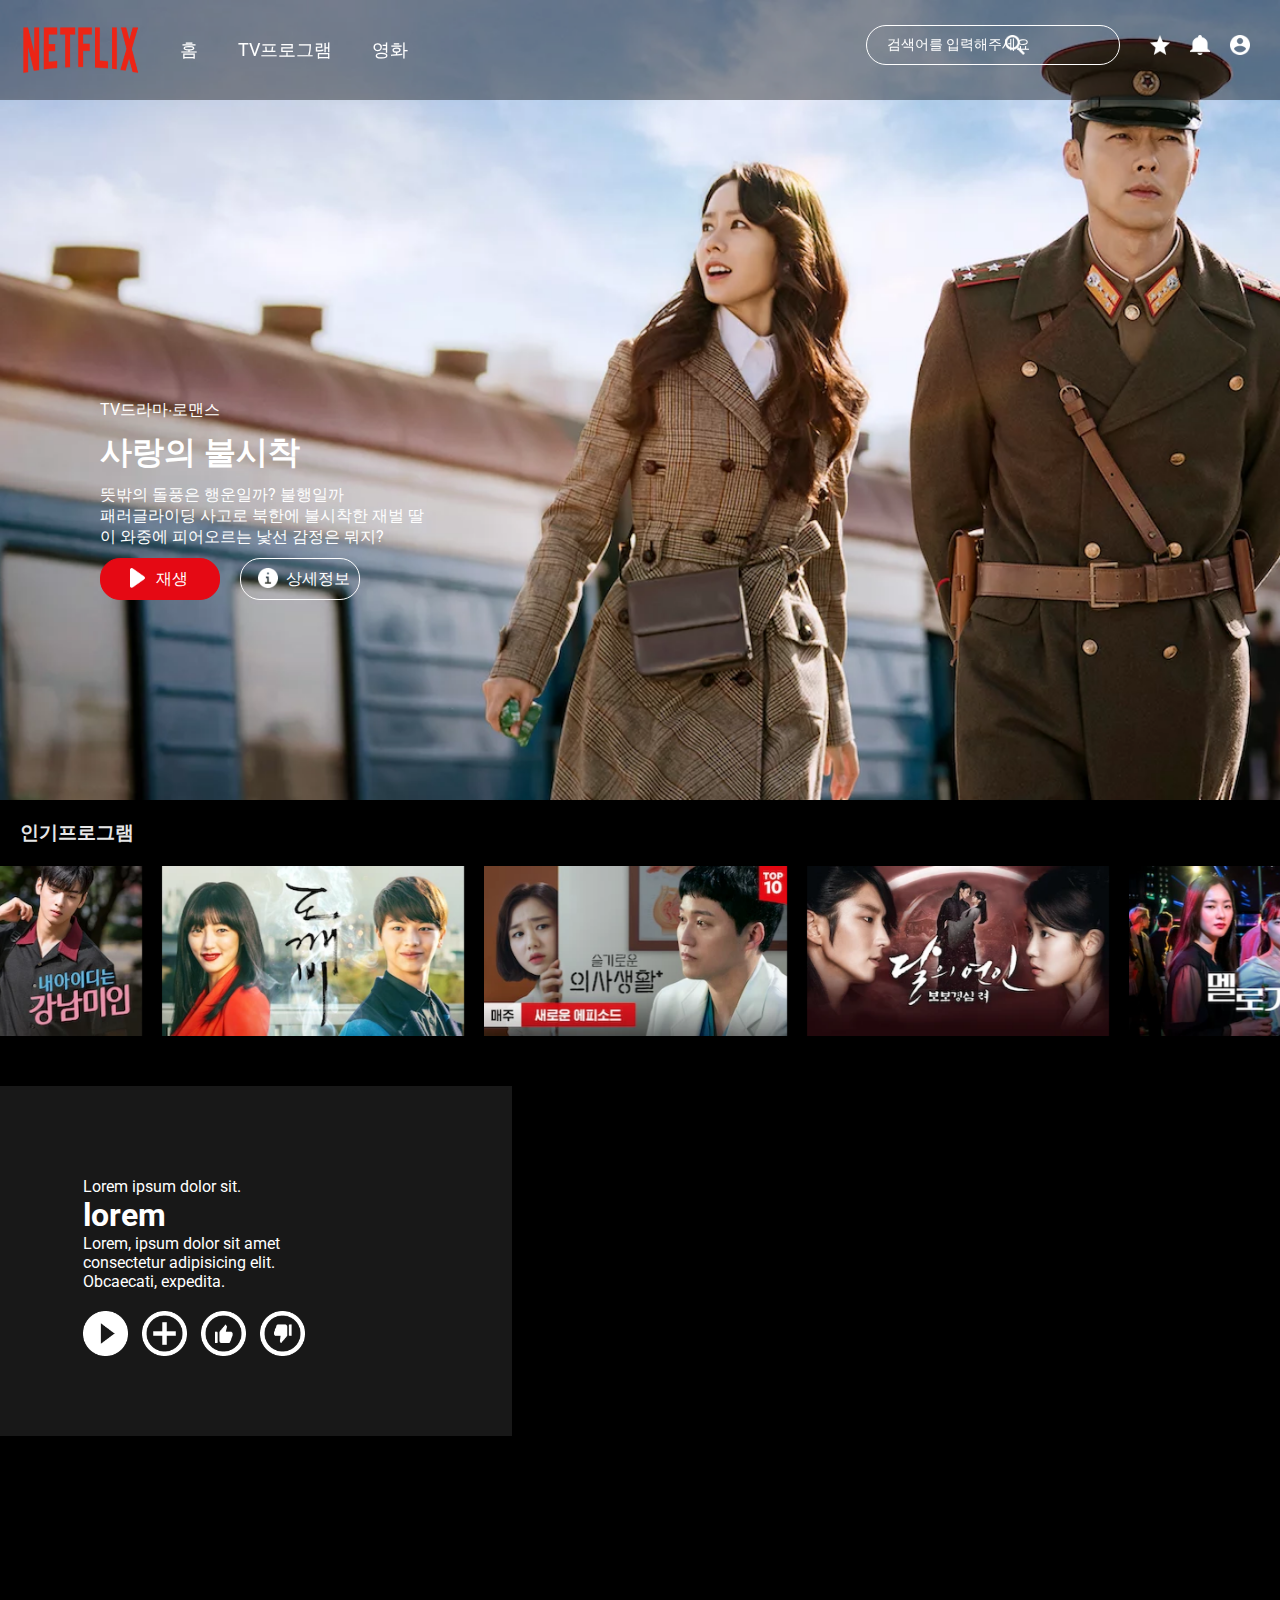
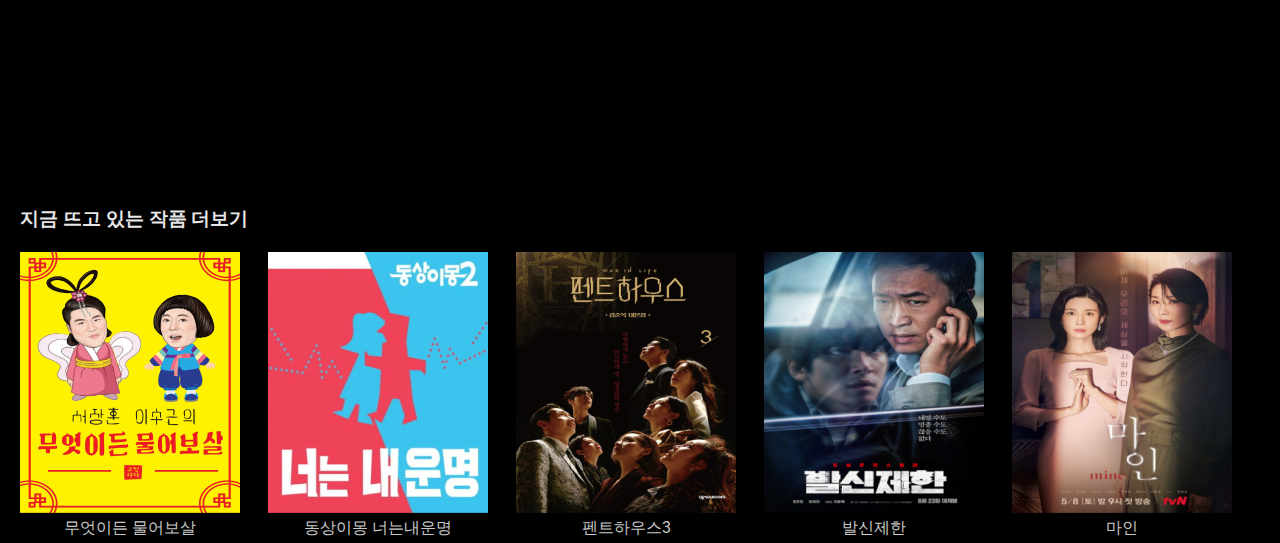
==== index.html @ c4b21cf8 "netflix" ====
<!DOCTYPE html>
 <html lang="ko">
 <head>
     <meta charset="UTF-8">
     <meta http-equiv="X-UA-Compatible" content="IE=edge">
     <meta name="viewport" content="width=device-width, initial-scale=1.0">
     <title>netflix</title>
     <!--폰트-->
     <link rel="preconnect" href="https://fonts.googleapis.com">
     <link rel="preconnect" href="https://fonts.gstatic.com" crossorigin>
     <link href="https://fonts.googleapis.com/css2?family=Roboto:wght@100&display=swap" rel="stylesheet">
     
     <!--css-->
     <link rel="stylesheet" href="css/reset.css">
     <link rel="stylesheet" href="css/style.css">
     <link rel="stylesheet" href="css/owl.carousel.min.css">
     <link rel="stylesheet" href="css/owl.theme.default.min.css">
     <link rel="stylesheet" href="css/animate.css">

     <!-- js-->
     <script src="js/jquery-3.1.1.min.js"></script>
     <script src="js/jquery.bxslider.js"></script>
     <script src="js/owl.carousel.js"></script>
     <script src="js/owl.carousel.min.js"></script>
     <script src="js/wow.js"></script>
     <script src="js/script.js"></script>
 </head>
 <body style="background-color: black;">
     <script>
         new WOW().init();
     </script>
    
     <header id="header">
         <div class="navWrap"> <!-- 100% -->
             <div class="nav"> 
                 <div class="logo">
                     <a href="#"><img src="images/logo.png" alt="logo"></a>
                 </div>

                 <div class="menu">
                     <ul class="clearfix">
                         <li><a href="#">홈</a></li>
                         <li><a href="#">TV프로그램</a></li>
                         <li><a href="#">영화</a></li>
                     </ul>
                 </div>

                 <div class="menuIcon">
                    <ul class="clearfix">
                        <li><a href="#">
                            <img src="images/good.png" alt="">
                        </a></li>
                        <li><a href="#">
                            <img src="images/notice.png" alt="">
                        </a></li>
                        <li><a href="#">
                            <img src="images/login.png" alt="">
                        </a></li>
                    </ul>
                 </div>

                 <div class="search">
                    <input type="text" id="usearch" title="keyword" placeholder="검색어를 입력해주세요">
                    <a href="#"><img src="images/search.png" alt=""></a>
                 </div>
             </div> <!-- nav -->
         </div> <!-- navWrap-->

         <div class="sliderWrap mb20">
             <ul class="slider clearfix">
                 <li class="slider1st">
                     <div class="sliderTxt">
                        <p>TV드라마∙로맨스</p>
                        <h1>사랑의 불시착</h1>
                        <p>
                        뜻밖의 돌풍은 행운일까? 불행일까<br>
                        패러글라이딩 사고로 북한에 불시착한 재벌 딸<br>
                        이 와중에 피어오르는 낯선 감정은 뭐지?
                        </p>
                        <div class="sliderBtn">
                            <div class="btn1st">
                                <a href="#">
                                    <img src="images/play.png" alt="">
                                </a>
                                <span>재생</span>
                            </div>
                            <div class="btn2st">
                                <a href="#">
                                    <img src="images/data.png" alt="">
                                </a>
                                <span>상세정보</span>
                            </div>   
                        </div> <!--sliderBtn-->
                    </div>
                 </li>

                 <li class="slider2st">
                    <div class="sliderTxt">
                        <p>TV드라마∙판타지</p>
                        <h1>아스달연대기</h1>
                        <p>
                            권력을 향한 욕망,<br>
                            새로운 사회에 대한 열망<br>
                            그곳에서 모든 것이 시작됐다
                        </p>
                        <div class="sliderBtn">
                            <div class="btn1st">
                                <a href="#">
                                    <img src="images/play.png" alt="">
                                </a>
                                <span>재생</span>
                            </div>
                            <div class="btn2st">
                                <a href="#">
                                    <img src="images/data.png" alt="">
                                </a>
                                <span>상세정보</span>
                            </div>   
                        </div> <!--sliderBtn-->
                    </div>
                 </li>

             </ul>
         </div> <!-- sliderWrap-->
     </header>
     
     <section id="boxartWrap" class="mb20">
        <div class="boxart";">
            <h3 id="center-with-loop" class="mb20">인기프로그램</h3>
            <div class="loop owl-carousel owl-theme">
                <div class="item">
                    <a href="#">
                        <img src="images/1.jpg" alt="">
                    </a>
                </div>
                <div class="item">
                    <a href="#">
                        <img src="images/2.jpg" alt="">
                    </a>
                </div>
                <div class="item">
                    <a href="#">
                        <img src="images/3.jpg" alt="">
                    </a>
                </div>
                <div class="item">
                    <a href="#">
                        <img src="images/4.jpg" alt="">
                    </a>
                </div>
                <div class="item">
                    <a href="#">
                        <img src="images/5.jpg" alt="">
                    </a>
                </div>
                <div class="item">
                    <a href="#">
                        <img src="images/6.jpg" alt="">
                    </a>
                </div>
                <div class="item">
                    <a href="#">
                        <img src="images/7.jpg" alt="">
                    </a>
                </div>
                <div class="item">
                    <a href="#">
                        <img src="images/8.jpg" alt="">
                    </a>
                </div>
                <div class="item">
                    <a href="#">
                        <img src="images/9.jpg" alt="">
                    </a>
                </div>
                <div class="item">
                    <a href="#">
                        <img src="images/10.jpg" alt="">
                    </a>
                </div>
                <div class="item">
                    <a href="#">
                        <img src="images/11.jpg" alt="">
                    </a>
                </div>
                <div class="item">
                    <a href="#">
                        <img src="images/12.jpg" alt="">
                    </a>
                </div>
            </div>

        </div>
     </section>

     <section id="movieWrap" class="mb20">
         <div class="movie">
            <ul class="movieList clearfix">
                <li>
                    <div class="movieTxt">
                    <p>Lorem ipsum dolor sit.</p>
                    <h1>lorem</h1>
                    <p class="mb20">
                        Lorem, ipsum dolor sit amet <br> consectetur adipisicing elit. <br> Obcaecati, expedita.
                    </p>

                    <div class="movieIcon">
                        <a href=""><img src="images/micon01.png" alt=""></a>
                        <a href=""><img src="images/micon02.png" alt=""></a>
                        <a href=""><img src="images/micon04.png" alt=""></a>
                        <a href=""><img src="images/micon05.png" alt=""></a>
                    </div>
                    </div>
                </li>
                <li class="wow fadeInRight" data-wow-delay=".2s" style="visibility: visible; animation-delay: .2s; animation-name: fadeInRight"></li>
                <li class="wow fadeInUp" data-wow-delay=".4s" style="visibility: visible; animation-delay: .4s; animation-name: fadeInUp;"></li>
                <li class="wow fadeInUp" data-wow-delay=".5s" style="visibility: visible; animation-delay: .4s; animation-name: fadeInUp;"></li>
                <li class="wow fadeInUp" data-wow-delay=".6s" style="visibility: visible; animation-delay: .4s; animation-name: fadeInUp;"></li>
            </ul>
        </div>
     </section>

    <div class="galWrap">
        <div class="gal">
            <div class="galTitle">
                <h3 class="mb20">지금 뜨고 있는 작품</h3>
             </div>
            <div class="galMore">
                <h3>더보기</h3>
            </div>
        </div>
        <div class="nowCont">
            <div class="gal_item">
            <img src="images/nowhot01.png" alt="">
            <div class="galTxt">
                무엇이든 물어보살
            </div>
            </div>
            <div class="gal_item">
            <img src="images/nowhot02.png" alt="">
            <div class="galTxt">
                동상이몽 너는내운명
            </div>
            </div>
            <div class="gal_item">
            <img src="images/nowhot03.png" alt="">
            <div class="galTxt">
                펜트하우스3
            </div>
            </div>
            <div class="gal_item">
            <img src="images/nowhot04.png" alt="">
            <div class="galTxt">
                발신제한
            </div>
            </div>
            <div class="gal_item">
            <img src="images/nowhot05.png" alt="">
            <div class="galTxt">
                마인
            </div>
            </div>
        </div>
    </div>




 </body>
 </html>
---- css/style.css ----
@charset "utf-8";
* {font-family: 'Roboto', sans-serif;}

#header{position: relative;}
.navWrap {width: 100%;
          background: rgb(3,3,3,.4);
          position: fixed; z-index: 100;}
.nav {width: 1240px;
      margin: 0 auto;}

/* logo */
.logo {float: left; 
       margin-right: 20px;
       margin-top: 20px;}
.logo img {width: 120px; 
           height: 60px;}

/* menu */
.menu {float: left;}
.menu li {float:left;}
.menu li a {color:#fff;
            padding:0 20px;
            line-height: 100px;
            text-align: center;
            font-size: 18px;}

/* menuIcon */
.menuIcon {float:right;}
.menuIcon li {float: left;
              padding:0 10px;
              line-height: 100px;}
.menuIcon img {width: 20px;
               height: 20px;}

/* search */
.search {float: right;
         width: 254px; height: 40px;
         background: rgba(f,f,f,.2);
         border:1px solid #fff;
         border-radius: 30px;
         margin-top: 25px;
         margin-right: 20px;}
.search input {border:0; width: 100%;
              height: 36px;
              background: transparent;
              font-size: 14px;
              line-height: 100px;
              padding: 0 50px 0 20px;
              color:#fff}
.search input::placeholder {color:#fff}
.search img {width: 20px; 
             height: 20px;
             position: absolute;
             top: 35px; right: 255px;}

/* sliderWrap */
.sliderWrap .bx-wrapper {-moz-box-shadow: none;
                        -webkit-box-shadow: none;
                        box-shadow: none;
                        border: none;
                        margin-bottom: 0;}
.bx-controls-direction {display: none;}
.sliderWrap {width: 100%;}
.sliderWrap li.slider1st,
.sliderWrap li.slider2st {background-repeat: no-repeat;
                          background-position: center;
                          background-size:cover;
                          height: 800px;}

.sliderWrap li.slider1st{background-image: url(../images/main01.jpg);}
.sliderWrap .sliderTxt {position: absolute;
                        top:50%; left: 100px;
                        color:#fff;}
.sliderWrap .sliderTxt h1,
.sliderWrap .sliderTxt p {margin-bottom: 10px}                     

.sliderBtn {position: relative;}
.sliderWrap .btn1st, 
.sliderWrap .btn2st {
                    width: 120px; 
                    line-height: 40px;
                    border-radius: 20px;
                    float: left;}
.sliderWrap .btn1st {margin-right: 20px; 
                     background: #e50914; 
                     border:1px solid #e50914;}
.sliderWrap .btn2st {border:1px solid #fff;}
.sliderWrap .btn1st img {width: 15px;
                        position: absolute;
                        top: 10px; left: 30px;}
.sliderWrap .btn2st img {width: 20px;
                        position: absolute;
                        top:10px;
                        left: 158px}

.sliderWrap .btn1st span {padding-left: 55px;}
.sliderWrap .btn2st span {padding-left: 45px;}
.sliderWrap li.slider2st{background-image: url(../images/main02.jpg);}

/*boxartWrap*/
#boxartWrap {width: 100%;}
/* .boxart {width: 1240px;
         margin: 0 auto;} */
.boxart h3 {width: 1240px; 
            margin: 20px auto;
            color:#e6e6e6;}
.item {height: 200px;
      line-height: 200;
      border-right: 20px;
      margin-right: 10px;
      color: #fff;
      font-size: 30px}
.owl-carousel .owl-stage-outer {position: relative;
                               overflow: hidden;
                               -webkit-transform: translate3d(0, 0, 0);}
.owl-dots {display: none;}


/* movieWrap */
.movie .movieList {display: flex;
                  flex-wrap: wrap;
                  position: relative;}
.movie ul>li {height: 350px; 
             display: flex;
             justify-content: center;
             align-items: center;}
.movie ul>li:nth-child(1) {background: rgb(24, 24, 24);
                           width: 40%}
.movie ul>li:nth-child(2) {background-image: url(../images/movie01.png); 
                           width: 60%;}
.movie ul>li:nth-child(3) {background-image: url(../images/movie02.png);}
.movie ul>li:nth-child(4) {background-image: url(../images/movie03.png);}
.movie ul>li:nth-child(5) {background-image: url(../images/movie04.png);}

.movie ul>li:nth-child(3),
.movie ul>li:nth-child(4),
.movie ul>li:nth-child(5) {width: calc(100%/3)}

.movieList .movieTxt {color:#fff; 
                      position: absolute;
                      top:13%; left: 6.5%;}
.movieList .movieTxt .movieIcon img {width: 45px;
                                    margin-right: 10px;}


/* galWrap */
.galWrap {width: 1240px;
          margin: 0 auto;}
.gal_item {width: calc((1240px - (20px * 4)) / 5);
           margin-right: 20px;}
.nowCont {display: flex;}
.galTitle, 
.galMore {display: inline-block; 
          color:#e6e6e6}

.galTxt {width: 220px;
         text-align: center;
         color: #c8c8c8;
         line-height: 30px;
         margin-top: -4px;}


.mb10 {margin-bottom: 10px;}
.mb20 {margin-bottom: 20px;}
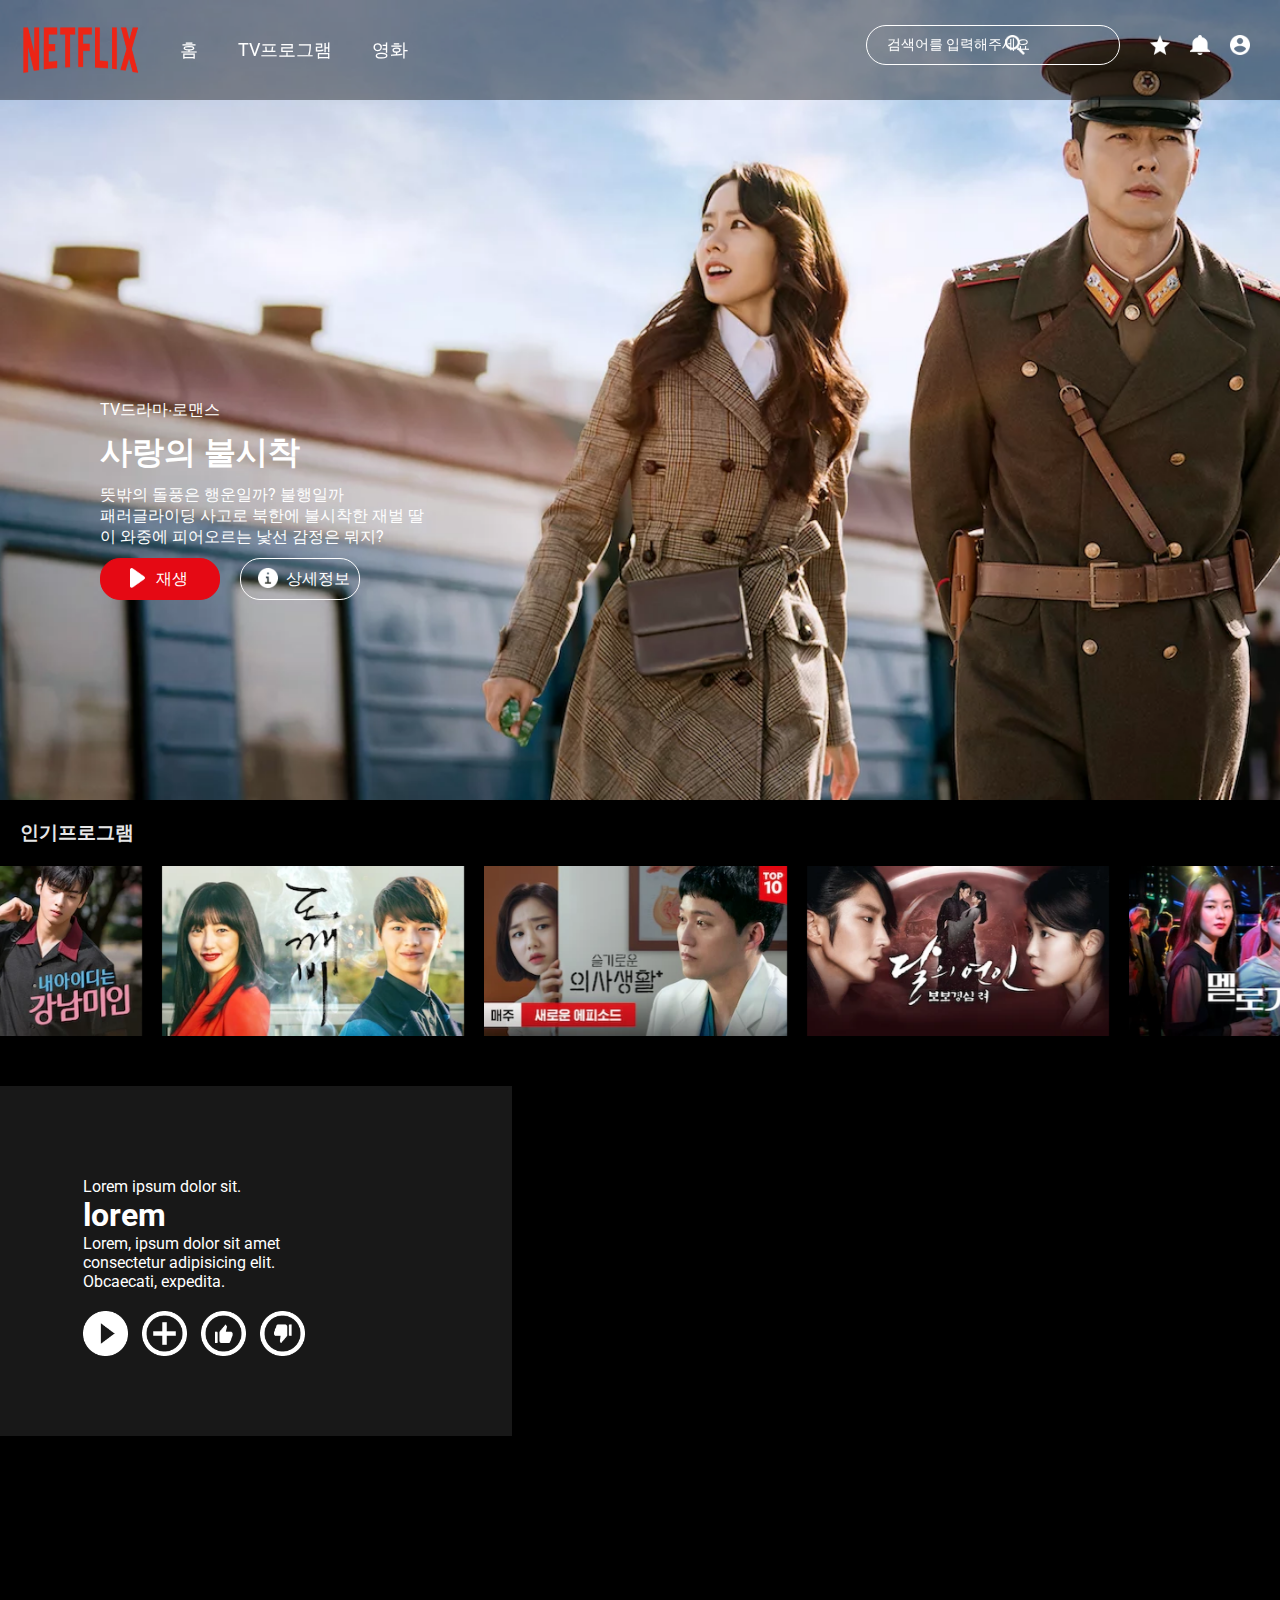
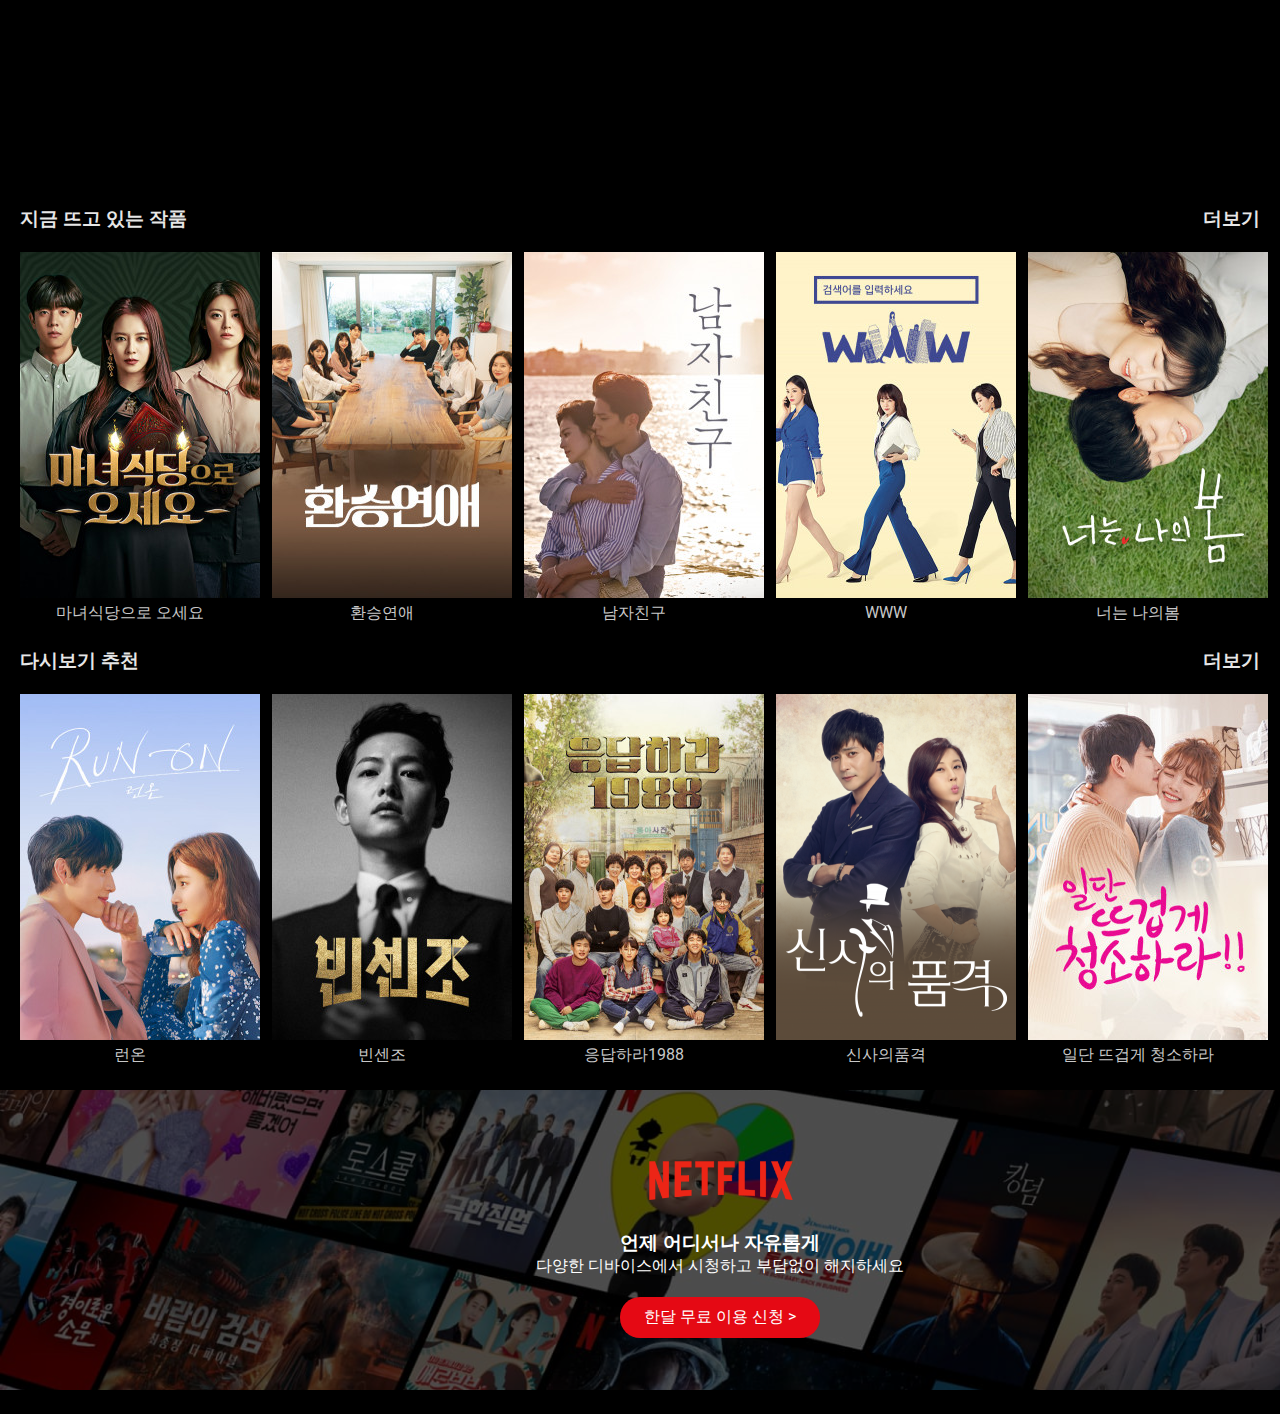
==== commit 8bc15fca: "netflix" ====
--- a/index.html
+++ b/index.html
@@ -9,7 +9,7 @@
      <link rel="preconnect" href="https://fonts.googleapis.com">
      <link rel="preconnect" href="https://fonts.gstatic.com" crossorigin>
      <link href="https://fonts.googleapis.com/css2?family=Roboto:wght@100&display=swap" rel="stylesheet">
-     
+
      <!--css-->
      <link rel="stylesheet" href="css/reset.css">
      <link rel="stylesheet" href="css/style.css">
@@ -29,10 +29,11 @@
      <script>
          new WOW().init();
      </script>
-    
+
+
      <header id="header">
          <div class="navWrap"> <!-- 100% -->
-             <div class="nav"> 
+             <div class="nav">
                  <div class="logo">
                      <a href="#"><img src="images/logo.png" alt="logo"></a>
                  </div>
@@ -89,7 +90,7 @@
                                     <img src="images/data.png" alt="">
                                 </a>
                                 <span>상세정보</span>
-                            </div>   
+                            </div>
                         </div> <!--sliderBtn-->
                     </div>
                  </li>
@@ -115,7 +116,7 @@
                                     <img src="images/data.png" alt="">
                                 </a>
                                 <span>상세정보</span>
-                            </div>   
+                            </div>
                         </div> <!--sliderBtn-->
                     </div>
                  </li>
@@ -123,7 +124,7 @@
              </ul>
          </div> <!-- sliderWrap-->
      </header>
-     
+
      <section id="boxartWrap" class="mb20">
         <div class="boxart";">
             <h3 id="center-with-loop" class="mb20">인기프로그램</h3>
@@ -229,42 +230,95 @@
                 <h3>더보기</h3>
             </div>
         </div>
-        <div class="nowCont">
+        <div class="nowCont mb20">
             <div class="gal_item">
             <img src="images/nowhot01.png" alt="">
             <div class="galTxt">
-                무엇이든 물어보살
+                마녀식당으로 오세요
             </div>
             </div>
             <div class="gal_item">
             <img src="images/nowhot02.png" alt="">
             <div class="galTxt">
-                동상이몽 너는내운명
+                환승연애
             </div>
             </div>
             <div class="gal_item">
             <img src="images/nowhot03.png" alt="">
             <div class="galTxt">
-                펜트하우스3
+                남자친구
             </div>
             </div>
             <div class="gal_item">
             <img src="images/nowhot04.png" alt="">
             <div class="galTxt">
-                발신제한
+                WWW
             </div>
             </div>
             <div class="gal_item">
             <img src="images/nowhot05.png" alt="">
             <div class="galTxt">
-                마인
+                너는 나의봄
             </div>
             </div>
         </div>
     </div>
 
-
-
-
+    <div class="galWrap">
+        <div class="gal">
+            <div class="galTitle">
+                <h3 class="mb20">다시보기 추천</h3>
+             </div>
+            <div class="galMore">
+                <h3>더보기</h3>
+            </div>
+        </div>
+        <div class="againCont mb20">
+            <div class="gal_item">
+            <img src="images/again01.jpg" alt="">
+            <div class="galTxt">
+                런온
+            </div>
+            </div>
+            <div class="gal_item">
+            <img src="images/again02.jpg" alt="">
+            <div class="galTxt">
+                빈센조
+            </div>
+            </div>
+            <div class="gal_item">
+            <img src="images/again03.jpg" alt="">
+            <div class="galTxt">
+                응답하라1988
+            </div>
+            </div>
+            <div class="gal_item">
+            <img src="images/again04.jpg" alt="">
+            <div class="galTxt">
+                신사의품격
+            </div>
+            </div>
+            <div class="gal_item">
+            <img src="images/again05.jpg" alt="">
+            <div class="galTxt">
+                일단 뜨겁게 청소하라
+            </div>
+            </div>
+        </div>
+    </div>
+
+    <div class="bannerWrap mb20">
+      <img src="images/banner01.png" alt="">
+      <div class="banner">
+        <img src="images/logo.png" alt="" class="mb20">
+        <div class="bannerTxt">
+        <h3>언제 어디서나 자유롭게</h3>
+        <p class="mb20">다양한 디바이스에서 시청하고 부담없이 해지하세요</p>
+        <div class="btn3st">
+          <p>한달 무료 이용 신청 > </p>
+        </div>
+        </div>
+      </div>
+    </div>
  </body>
- </html>+ </html>
--- a/css/style.css
+++ b/css/style.css
@@ -1,6 +1,7 @@
 
 @charset "utf-8";
 * {font-family: 'Roboto', sans-serif;}
+
 
 #header{position: relative;}
 .navWrap {width: 100%;
@@ -10,10 +11,10 @@
       margin: 0 auto;}
 
 /* logo */
-.logo {float: left; 
+.logo {float: left;
        margin-right: 20px;
        margin-top: 20px;}
-.logo img {width: 120px; 
+.logo img {width: 120px;
            height: 60px;}
 
 /* menu */
@@ -49,7 +50,7 @@
               padding: 0 50px 0 20px;
               color:#fff}
 .search input::placeholder {color:#fff}
-.search img {width: 20px; 
+.search img {width: 20px;
              height: 20px;
              position: absolute;
              top: 35px; right: 255px;}
@@ -73,17 +74,18 @@
                         top:50%; left: 100px;
                         color:#fff;}
 .sliderWrap .sliderTxt h1,
-.sliderWrap .sliderTxt p {margin-bottom: 10px}                     
+.sliderWrap .sliderTxt p {margin-bottom: 10px}
 
 .sliderBtn {position: relative;}
-.sliderWrap .btn1st, 
+.sliderWrap .btn1st,
 .sliderWrap .btn2st {
-                    width: 120px; 
+                    width: 120px;
                     line-height: 40px;
                     border-radius: 20px;
-                    float: left;}
-.sliderWrap .btn1st {margin-right: 20px; 
-                     background: #e50914; 
+                    float: left;
+                    cursor: po}
+.sliderWrap .btn1st {margin-right: 20px;
+                     background: #e50914;
                      border:1px solid #e50914;}
 .sliderWrap .btn2st {border:1px solid #fff;}
 .sliderWrap .btn1st img {width: 15px;
@@ -102,7 +104,7 @@
 #boxartWrap {width: 100%;}
 /* .boxart {width: 1240px;
          margin: 0 auto;} */
-.boxart h3 {width: 1240px; 
+.boxart h3 {width: 1240px;
             margin: 20px auto;
             color:#e6e6e6;}
 .item {height: 200px;
@@ -121,13 +123,13 @@
 .movie .movieList {display: flex;
                   flex-wrap: wrap;
                   position: relative;}
-.movie ul>li {height: 350px; 
+.movie ul>li {height: 350px;
              display: flex;
              justify-content: center;
              align-items: center;}
 .movie ul>li:nth-child(1) {background: rgb(24, 24, 24);
                            width: 40%}
-.movie ul>li:nth-child(2) {background-image: url(../images/movie01.png); 
+.movie ul>li:nth-child(2) {background-image: url(../images/movie01.png);
                            width: 60%;}
 .movie ul>li:nth-child(3) {background-image: url(../images/movie02.png);}
 .movie ul>li:nth-child(4) {background-image: url(../images/movie03.png);}
@@ -137,7 +139,7 @@
 .movie ul>li:nth-child(4),
 .movie ul>li:nth-child(5) {width: calc(100%/3)}
 
-.movieList .movieTxt {color:#fff; 
+.movieList .movieTxt {color:#fff;
                       position: absolute;
                       top:13%; left: 6.5%;}
 .movieList .movieTxt .movieIcon img {width: 45px;
@@ -148,18 +150,38 @@
 .galWrap {width: 1240px;
           margin: 0 auto;}
 .gal_item {width: calc((1240px - (20px * 4)) / 5);
-           margin-right: 20px;}
-.nowCont {display: flex;}
-.galTitle, 
-.galMore {display: inline-block; 
-          color:#e6e6e6}
-
+           margin-right: 20px;
+           cursor: pointer;}
+.nowCont, .againCont {display: flex;}
+.galTitle,
+.galMore {display: inline-block;
+          color:#e6e6e6;}
+.galMore {float:right;
+          cursor: pointer;}
 .galTxt {width: 220px;
          text-align: center;
          color: #c8c8c8;
          line-height: 30px;
          margin-top: -4px;}
 
+/*banner*/
+.bannerWrap {position: relative;}
+.banner {width: 1240px;
+        text-align: center;
+        position: absolute;
+        top: 65px; left:100px}
+.banner img {width: 150px;}
+.bannerTxt {color:#fff; text-align: center}
+.bannerTxt .btn3st {width: 200px;
+                    background: #e50914;
+                    border-radius: 20px;
+                    text-align: center;
+                    padding: 10px 0;
+                    display: block;
+                    margin: 0 auto;
+                    cursor: pointer;}
+
 
 .mb10 {margin-bottom: 10px;}
 .mb20 {margin-bottom: 20px;}
+.mb30 {margin-bottom: 30px;}
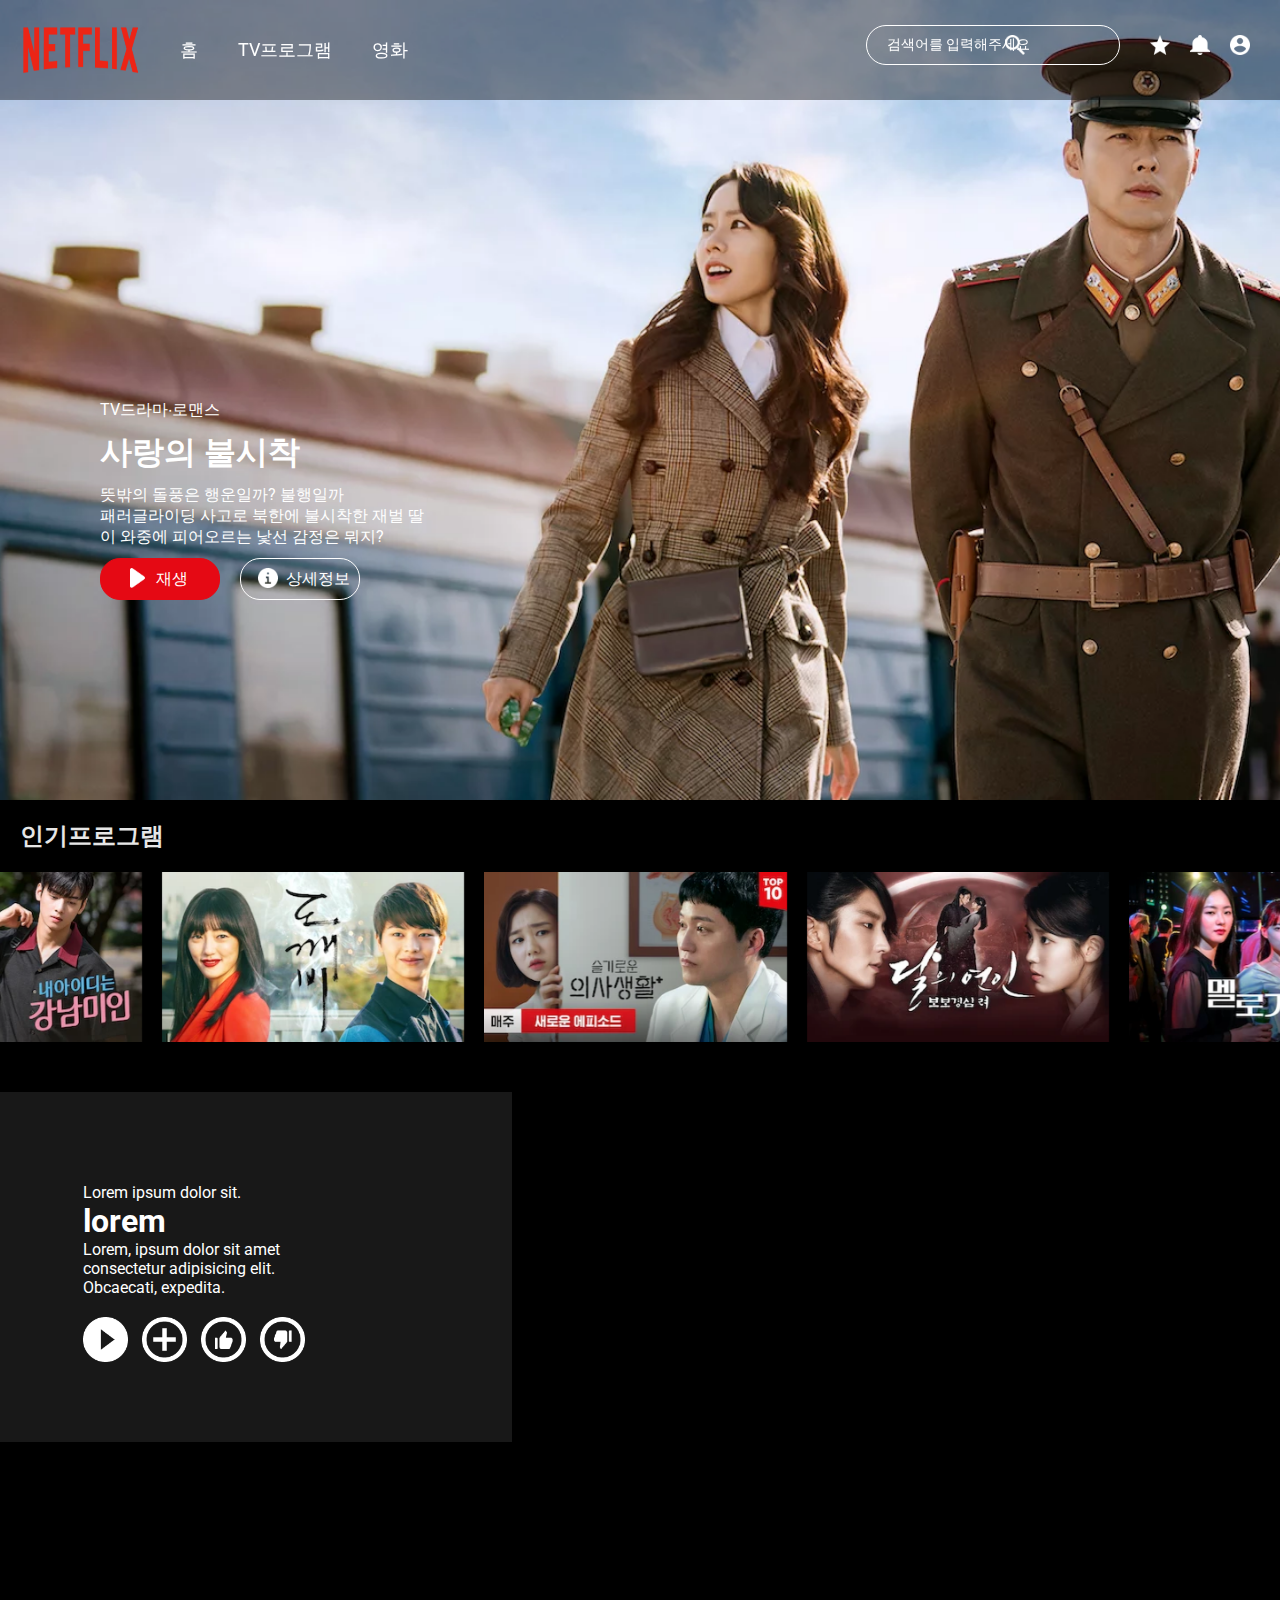
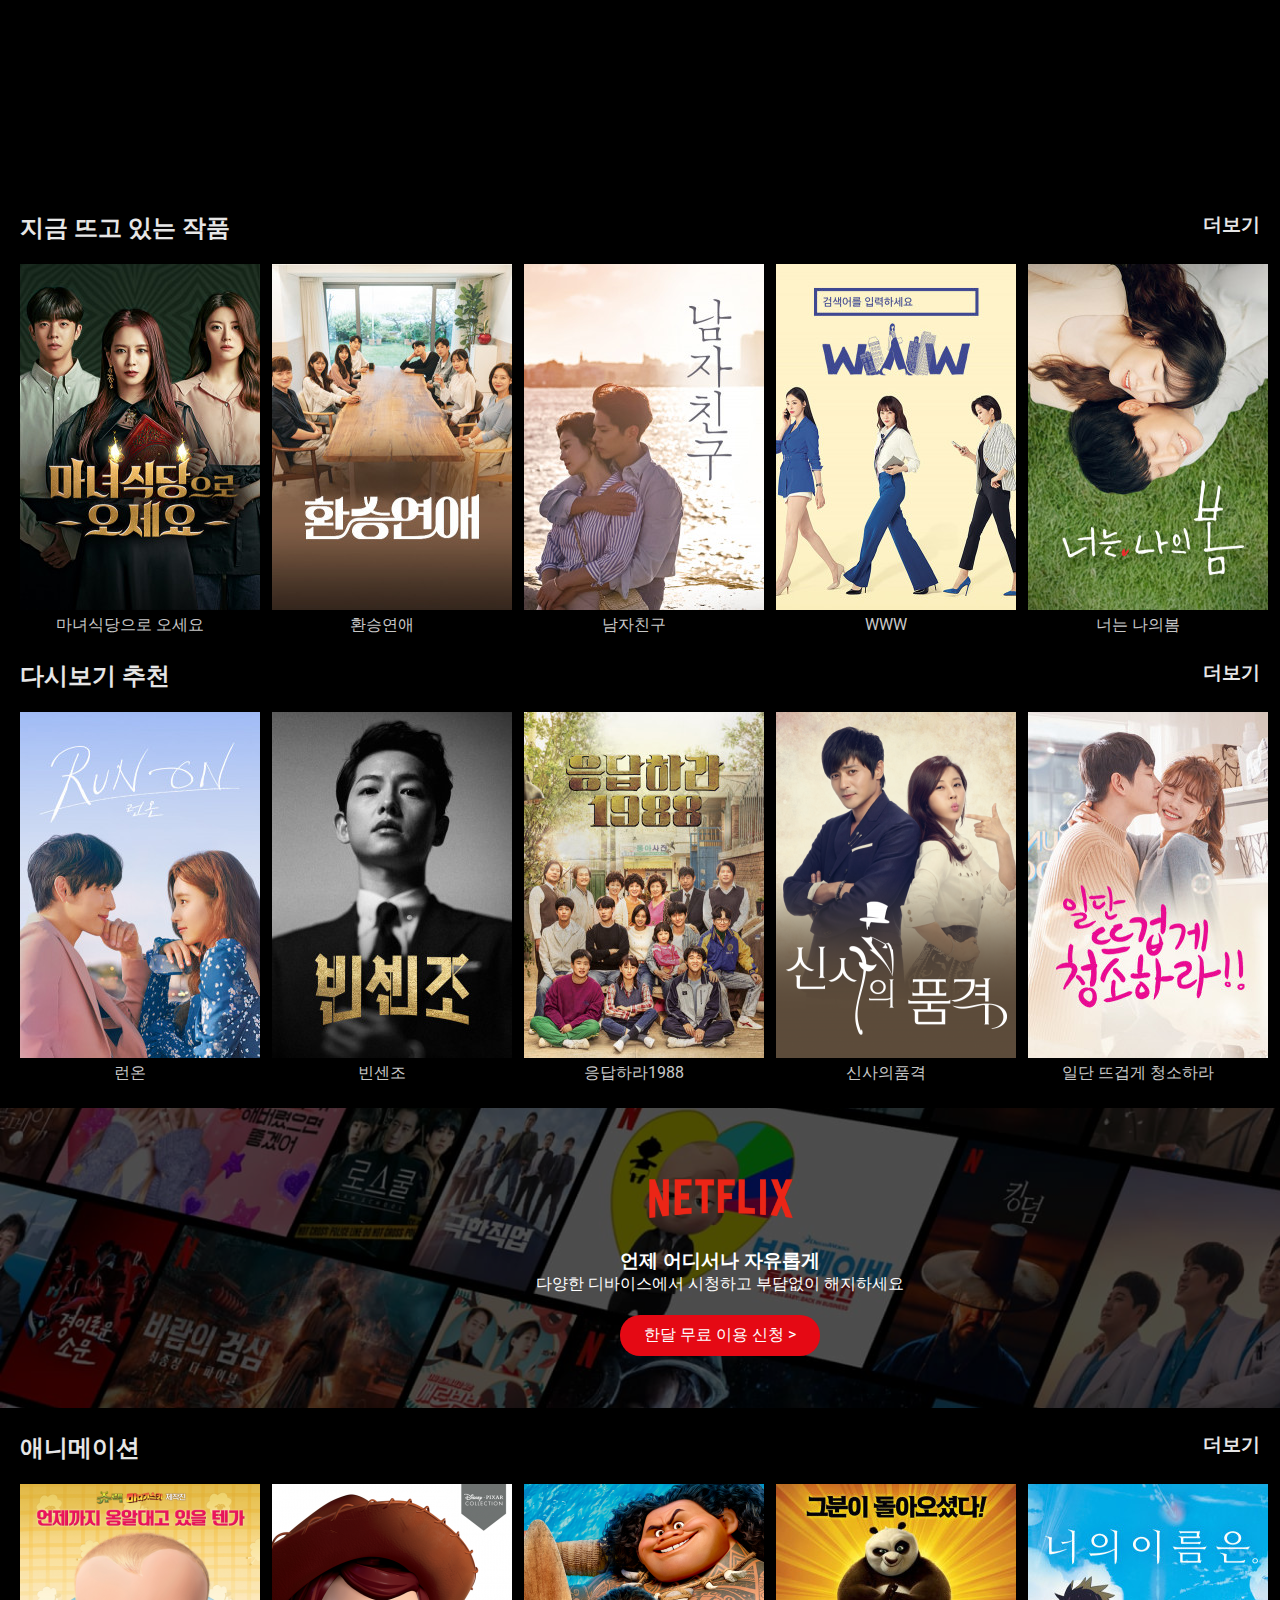
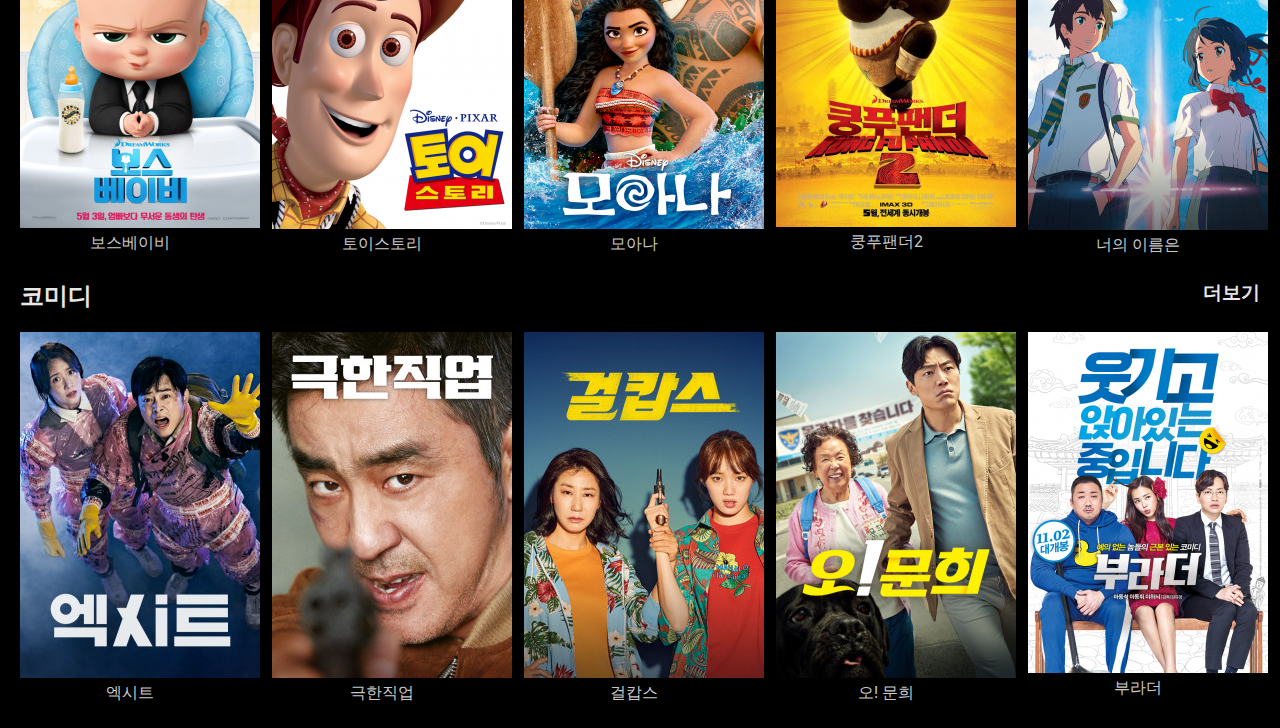
==== commit 8c561e27: "netflix" ====
--- a/index.html
+++ b/index.html
@@ -126,8 +126,8 @@
      </header>
 
      <section id="boxartWrap" class="mb20">
-        <div class="boxart";">
-            <h3 id="center-with-loop" class="mb20">인기프로그램</h3>
+        <div class="boxart">
+            <h2 id="center-with-loop" class="mb20">인기프로그램</h2>
             <div class="loop owl-carousel owl-theme">
                 <div class="item">
                     <a href="#">
@@ -224,7 +224,7 @@
     <div class="galWrap">
         <div class="gal">
             <div class="galTitle">
-                <h3 class="mb20">지금 뜨고 있는 작품</h3>
+                <h2 class="mb20">지금 뜨고 있는 작품</h2>
              </div>
             <div class="galMore">
                 <h3>더보기</h3>
@@ -267,7 +267,7 @@
     <div class="galWrap">
         <div class="gal">
             <div class="galTitle">
-                <h3 class="mb20">다시보기 추천</h3>
+                <h2 class="mb20">다시보기 추천</h2>
              </div>
             <div class="galMore">
                 <h3>더보기</h3>
@@ -320,5 +320,97 @@
         </div>
       </div>
     </div>
+
+    <div class="galWrap">
+        <div class="gal">
+            <div class="galTitle">
+                <h2 class="mb20">애니메이션</h2>
+             </div>
+            <div class="galMore">
+                <h3>더보기</h3>
+            </div>
+        </div>
+        <div class="animtnCont mb20">
+            <div class="gal_item">
+            <img src="images/animtn01.png" alt="">
+            <div class="galTxt">
+                보스베이비
+            </div>
+            </div>
+            <div class="gal_item">
+            <img src="images/animtn02.png" alt="">
+            <div class="galTxt">
+                토이스토리
+            </div>
+            </div>
+            <div class="gal_item">
+            <img src="images/animtn03.png" alt="">
+            <div class="galTxt">
+                모아나
+            </div>
+            </div>
+            <div class="gal_item">
+            <img src="images/animtn04.png" alt="">
+            <div class="galTxt">
+                쿵푸팬더2
+            </div>
+            </div>
+            <div class="gal_item">
+            <img src="images/animtn05.png" alt="">
+            <div class="galTxt">
+                너의 이름은
+            </div>
+            </div>
+        </div>
+    </div>
+
+    <div class="galWrap">
+        <div class="gal">
+            <div class="galTitle">
+                <h2 class="mb20">코미디</h2>
+             </div>
+            <div class="galMore">
+                <h3>더보기</h3>
+            </div>
+        </div>
+        <div class="comedyCont mb20">
+            <div class="gal_item">
+            <img src="images/comedy01.png" alt="">
+            <div class="galTxt">
+                엑시트
+            </div>
+            </div>
+            <div class="gal_item">
+            <img src="images/comedy02.png" alt="">
+            <div class="galTxt">
+                극한직업
+            </div>
+            </div>
+            <div class="gal_item">
+            <img src="images/comedy03.png" alt="">
+            <div class="galTxt">
+                걸캅스
+            </div>
+            </div>
+            <div class="gal_item">
+            <img src="images/comedy04.png" alt="">
+            <div class="galTxt">
+                오! 문희
+            </div>
+            </div>
+            <div class="gal_item">
+            <img src="images/comedy05.png" alt="">
+            <div class="galTxt">
+                부라더
+            </div>
+            </div>
+        </div>
+    </div>
+
+
+
+
+
+
  </body>
  </html>
--- a/css/style.css
+++ b/css/style.css
@@ -7,6 +7,10 @@
 .navWrap {width: 100%;
           background: rgb(3,3,3,.4);
           position: fixed; z-index: 100;}
+.navWrap.activated{
+  background-color: black;
+}
+
 .nav {width: 1240px;
       margin: 0 auto;}
 
@@ -104,7 +108,7 @@
 #boxartWrap {width: 100%;}
 /* .boxart {width: 1240px;
          margin: 0 auto;} */
-.boxart h3 {width: 1240px;
+.boxart h2 {width: 1240px;
             margin: 20px auto;
             color:#e6e6e6;}
 .item {height: 200px;
@@ -152,13 +156,18 @@
 .gal_item {width: calc((1240px - (20px * 4)) / 5);
            margin-right: 20px;
            cursor: pointer;}
-.nowCont, .againCont {display: flex;}
+.gal_item:hover {transform: scale(1.1);
+                 transition: .5;}
+.nowCont,.againCont,
+.animtnCont,.comedyCont {display: flex;}
+
 .galTitle,
 .galMore {display: inline-block;
           color:#e6e6e6;}
 .galMore {float:right;
           cursor: pointer;}
 .galTxt {width: 220px;
+         font-size: 16px;
          text-align: center;
          color: #c8c8c8;
          line-height: 30px;
@@ -182,6 +191,10 @@
                     cursor: pointer;}
 
 
+
+
+
+
 .mb10 {margin-bottom: 10px;}
 .mb20 {margin-bottom: 20px;}
 .mb30 {margin-bottom: 30px;}
